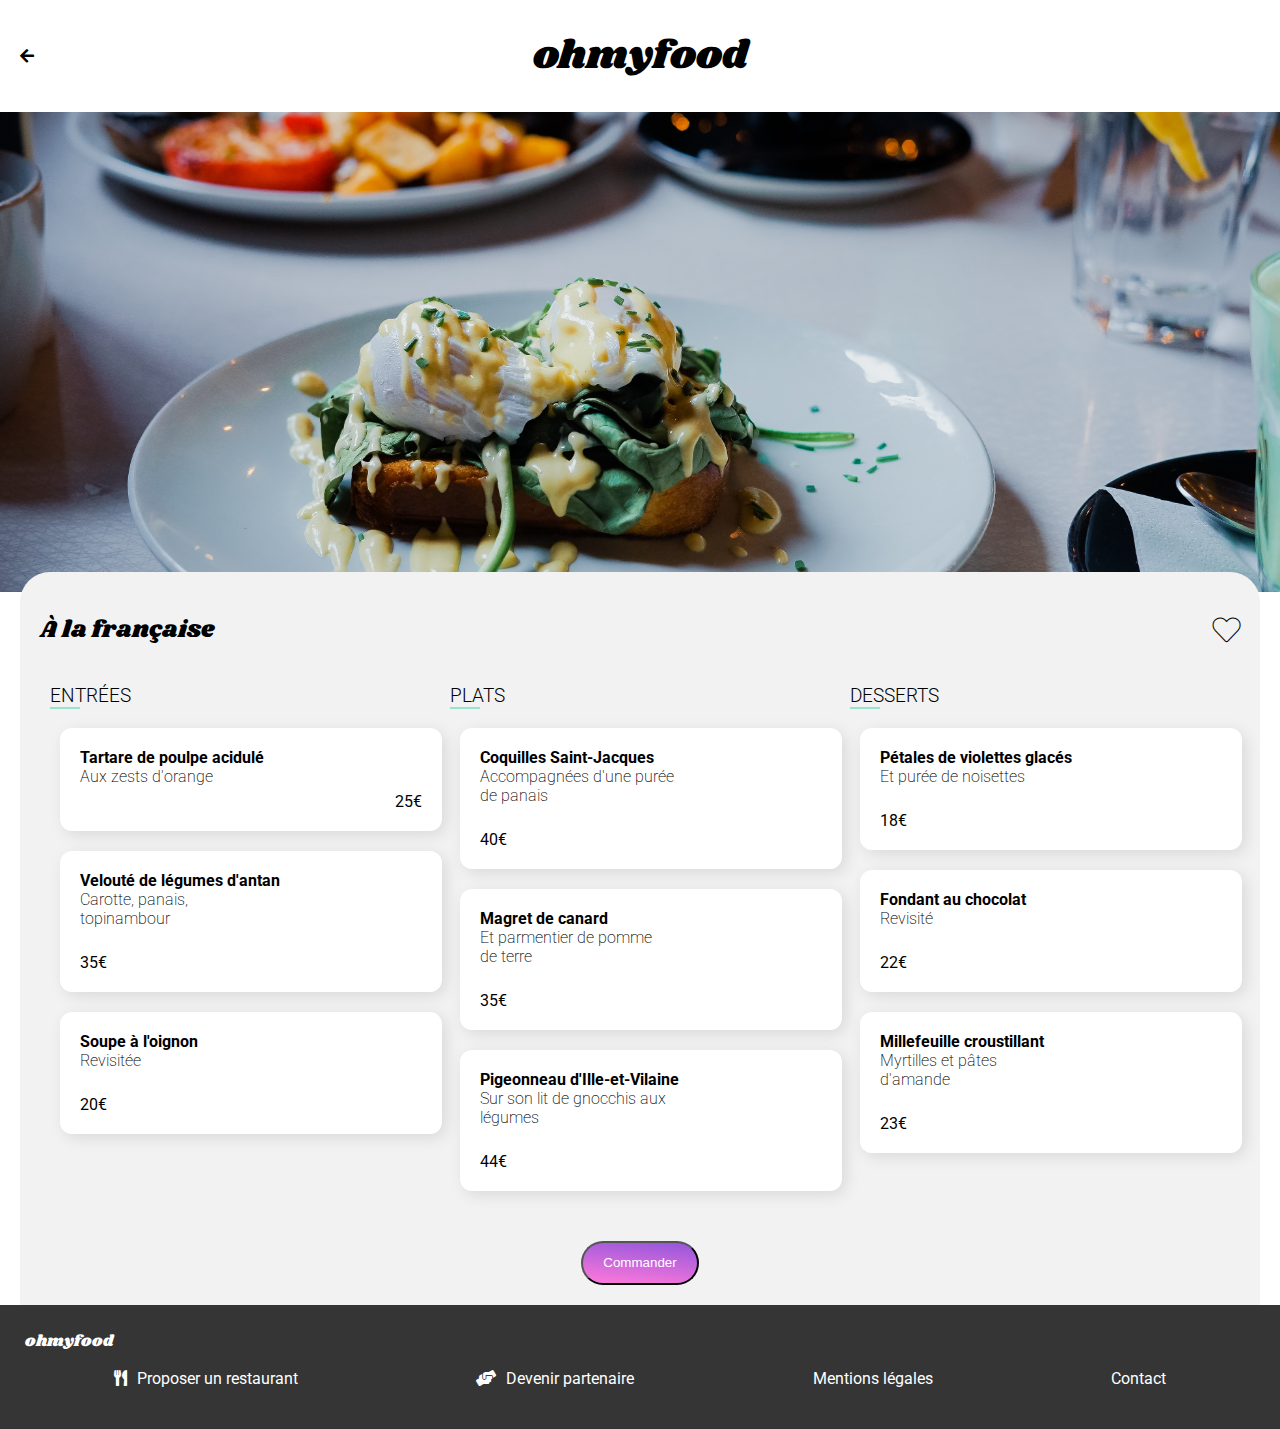
==== A_la_francaise.html @ 624e413b "correction v16" ====
<!DOCTYPE html>
<html lang="en">
<head>
    <meta charset="UTF-8">
    <meta http-equiv="X-UA-Compatible" content="IE=edge">
    <meta name="viewport" content="width=device-width, initial-scale=1.0"/>
    <link rel='stylesheet' href="css/style.css">
    <link rel="stylesheet" href="fontawesome-free-5.15.3-web/css/all.css">
    <link rel='shortcut icon' href="images/logo/ohmyfood.png">
    <title>À la française</title>
</head>
<body>
    <header>
        
        <a href="index.html">
            <h1 class="header__logo">ohmyfood</h1> 
            <i class="fas fa-arrow-left header__arrow"></i>
        </a>
        <img src="images/restaurants/toa-heftiba-DQKerTsQwi0-unsplash copie.jpg" class="menu__img" alt="plat du restaurant"/>
       
    </header>

    
    <main class="menu__container">
       
        
        <div class ="menu__header">
         <h2>À la française</h2>
         <i class="fas fa-heart"></i> </div>
        </div>
        
        <section class="menu">
            <div class="menu__order">
                <h3>Entrées</h3>
                <div class="choice">
                    <div class="menu__details">
                        <h4 class="menu__title">Tartare de poulpe acidulé</h4>
                        <div class="infos">
                            <p class="menu__description">Aux zests d'orange</p>
                            <span class="menu__price">
                                25€
                            </span>
                        </div> 
                        <!----<div class="menu__check">
                            <i class="menuItem__icon fas fa-check"></i>
                        </div>---->
                    </div>
                    <div class="menu__details">
                        <div class="text">
                            <h4 class="menu__title">Velouté de légumes d'antan</h4>
                            <p class="menu__description">Carotte, panais, topinambour</p>
                        </div>
                        <div class="infos">
                            <div class="menu__price">
                                35€
                            </div>
                            <div class="menu__check">
                                <i class="menuItem__icon fas fa-check"></i>
                            </div>
                        </div>
                    </div>
                    <div class="menu__details">
                        <div class="text">
                            <h4 class="menu__title">Soupe à l'oignon</h4>
                            <p class="menu__description">Revisitée</p>
                        </div>
                        <div class="infos">
                            <div class="menu__price">
                                20€
                            </div>
                            <div class="menu__check">
                                <i class="menuItem__icon fas fa-check"></i>
                            </div>
                        </div>
                    </div>

                </div>
            </div>
            <div class="menu__order">
                <h3>Plats</h3>
                <div class="choice">
                    <div class="menu__details">
                        <div class="text">
                            <h4 class="menu__title">Coquilles Saint-Jacques</h4>
                            <p class="menu__description">Accompagnées d'une purée de panais</p>
                        </div>
                        <div class="infos">
                            <div class="menu__price">
                                40€
                            </div>
                            <div class="menu__check">
                                <i class="menuItem__icon fas fa-check"></i>
                            </div>
                        </div>
                    </div>
                    <div class="menu__details">
                        <div class="text">
                            <h4 class="menu__title">Magret de canard</h4>
                            <p class="menu__description">Et parmentier de pomme de terre</p>
                        </div>
                        <div class="infos">
                            <div class="menu__price">
                                35€
                            </div>
                            <div class="menu__check">
                                <i class="menuItem__icon fas fa-check"></i>
                            </div>
                        </div>
                    </div>
                    <div class="menu__details">
                        <div class="text">
                            <h4 class="menu__title">Pigeonneau d'Ille-et-Vilaine</h4>
                            <p class="menu__description">Sur son lit de gnocchis aux légumes</p>
                        </div>
                        <div class="infos">
                            <div class="menu__price">
                                44€
                            </div>
                            <div class="menu__check">
                                <i class="menuItem__icon fas fa-check"></i>
                            </div>
                        </div>
                    </div>

                </div>
                
            </div>
            <div class="menu__order">
                <h3>Desserts</h3>
                <div class="choice">
                    <div class="menu__details">
                        <div class="text">
                            <h4 class="menu__title">Pétales de violettes glacés</h4>
                            <p class="menu__description">Et purée de noisettes</p>
                        </div>
                        <div class="infos">
                            <div class="menu__price">
                                18€
                            </div>
                            <div class="menu__check">
                                <i class="menuItem__icon fas fa-check"></i>
                            </div>
                        </div>
                    </div>
                    <div class="menu__details">
                        <div class="text">
                            <h4 class="menu__title">Fondant au chocolat</h4>
                            <p class="menu__description">Revisité</p>
                        </div>
                        <div class="infos">
                            <div class="menu__price">
                                22€
                            </div>
                            <div class="menu__check">
                                <i class="menuItem__icon fas fa-check"></i>
                            </div>
                        </div>
                    </div>
                    <div class="menu__details">
                        <div class="text">
                            <h4 class="menu__title">Millefeuille croustillant</h4>
                            <p class="menu__description">Myrtilles et pâtes d'amande</p>
                        </div>
                        <div class="infos">
                            <div class="menu__price">
                                23€
                            </div>
                            <div class="menu__check">
                                <i class="menuItem__icon fas fa-check"></i>
                            </div>
                        </div>
                    </div>

                </div>
        </section>
        <div class="btn">
            <button>Commander</button>
        </div>
    </main> 
    <footer>
        
        <a href="#"><span class="footer__logo">ohmyfood</span></a>
        <ul class="footer__list">
            <li class="footer__listElt">
                <a href="#" class="footer__link"><i class="footer__icon fas fa-utensils"></i>Proposer un restaurant</a>
            </li>
            <li class="footer__listElt">
                <a href="#" class="footer__link"><i class="footer__icon fas fa-hands-helping"></i>Devenir partenaire</a>
            </li>
            <li class="footer__listElt">
                <a href="#" class="footer__link">Mentions légales</a>
            </li>
            <li class="footer__listElt">
                <a href="#" class="footer__link">Contact</a> 
            </li>
        </ul>
        
    </footer>
</body>

</html>
---- css/style.css ----
/*loader home*/
@import url("https://fonts.googleapis.com/css2?family=Roboto:wght@100&family=Shrikhand&display=swap");
@import url("https://fonts.googleapis.com/css2?family=Roboto:wght@500;900&display=swap");
.loader__logo {
  font-family: "shrikhand";
  font-size: 40px;
  color: #ce56dc;
  animation: jump 2s;
}

.loader {
  position: fixed;
  height: 100%;
  width: 100%;
  left: 0;
  top: 0;
  background-color: rgba(255, 255, 255, 0.9);
  animation: loader 0.04s;
  animation-delay: 1.75s;
  animation-fill-mode: both;
  z-index: 1;
  display: flex;
  align-items: center;
  justify-content: center;
}
.loader__points {
  height: 1rem;
  width: 1rem;
  border-radius: 1rem;
  animation: jump 2s;
}
.loader__pointsContainer {
  margin-left: 40px;
  display: flex;
  width: 5rem;
  justify-content: space-between;
}
.loader__points--1 {
  background-color: #9356DC;
}
.loader__points--2 {
  background-color: #FF79DA;
  animation-delay: 0.5s;
}
.loader__points--3 {
  background-color: #99E2D0;
  animation-delay: 1s;
}

@keyframes loader {
  100% {
    opacity: 0;
    z-index: -10;
  }
}
@keyframes jump {
  0% {
    transform: translateY(0);
  }
  25% {
    transform: translateY(0.5rem);
  }
  75% {
    transform: translateY(-0.5rem);
  }
  100% {
    transform: translateY(0);
  }
}
/*animations menu*/
@keyframes slideDown {
  0% {
    transform: translateY(200px);
    opacity: 0;
  }
  100% {
    transform: translateY(0px);
    opacity: 1;
  }
}
.infos:hover {
  animation: checkbox-contain ease 0.5s;
  animation-fill-mode: forwards;
  animation-iteration-count: 1;
  min-width: 50px;
}

@keyframes checkbox-contain {
  0% {
    transform: translate(40px, 0);
  }
  100% {
    transform: translate(-20px, 0);
  }
}
.menu__details {
  animation: fade-in-meal-card 4s;
}

@keyframes fade-in-meal-card {
  0% {
    opacity: 0;
    margin-top: 15px;
  }
  100% {
    opacity: 1;
    margin-top: 0;
  }
}
h4, p {
  margin: 0px;
  font-weight: 200;
}

body {
  font-family: "roboto", "cursive";
  margin: 0px;
}

main {
  background-color: #F2F2F2;
  margin-top: 10px;
}

h1, h2 {
  font-family: "roboto";
  font-weight: 500;
}

.top__title {
  font-family: "shrikhand";
}

a {
  text-decoration: none;
  font-family: "roboto", "bold";
  color: black;
}

.menu__container h4 {
  font-weight: 700;
}

.exploration {
  display: flex;
  flex-direction: column;
  align-items: center;
  padding: 40px;
  text-align: center;
  background-color: #f6f6f6;
}

.howto {
  background-color: #FFFF;
  display: flex;
  flex-direction: column;
}
.howto__title {
  padding: 10px;
}
.howto__icon {
  font-size: 20px;
  color: #7a7979;
  margin: 20px;
}
.howto p {
  font-size: 18px;
}
.howto__steps {
  display: flex;
  flex-direction: column;
  padding: 20px;
  text-align: center;
  margin: 0px;
}
.howto li {
  background-color: #f6f6f6;
  padding: 0px;
  border-radius: 20px;
  padding-right: 35px;
  margin-bottom: 20px;
  font-weight: 400;
  text-align: center;
  display: flex;
  align-items: center;
}
.howto li i {
  width: 10%;
}
.howto ol {
  counter-reset: numberlist;
}
.howto ol li {
  margin: 4px;
  counter-increment: numberlist;
  position: relative;
  list-style: none;
}
.howto ol li::before {
  content: counter(numberlist);
  background: #9356dc;
  height: 1.5rem;
  width: 1.5rem;
  border-radius: 100px;
  display: flex;
  justify-content: center;
  align-items: center;
  color: #fff;
  position: absolute;
  top: 18px;
  left: -10px;
}

.restaurants {
  background-color: #f2f2f2;
  padding-bottom: 10px;
}
.restaurants__title {
  padding: 10px;
}

.card {
  background-color: #fff;
  border-radius: 15px;
  margin: 20px;
  width: auto;
}
.card__img {
  height: 205px;
  width: 100%;
  object-fit: cover;
  border-top-left-radius: 15px;
  border-top-right-radius: 15px;
}
.card__footer {
  display: flex;
  align-items: center;
}
.card__footer i {
  color: transparent;
  cursor: pointer;
  font-size: 27px;
  -webkit-text-stroke: 1px black;
}
.card__footer i:hover {
  background-image: linear-gradient(6deg, #ff79da 0%, #9356dc 100%);
  cursor: pointer;
  font-size: 27px;
  -webkit-text-stroke: 1px black;
}
.card__details {
  width: 90%;
}
.card__details h3, .card p {
  margin: 10px;
}
.card__inscription {
  position: absolute;
  background-color: #99e2d0;
  color: #1b6150;
  padding: 9px;
  border-radius: 5px;
  bottom: -270px;
  left: 255px;
}
.card__inscription_2 {
  position: absolute;
  background-color: #99e2d0;
  color: #1b6150;
  padding: 9px;
  border-radius: 5px;
  bottom: -570px;
  left: 255px;
}

@media screen and (min-width: 1000px) {
  .howto__steps {
    flex-direction: initial;
    justify-content: space-around;
    margin: auto;
    width: 90%;
  }

  .restaurants {
    display: flex;
    width: 100%;
    justify-content: space-around;
  }

  .card {
    width: 30%;
    height: 300px;
  }
  .card__inscription {
    position: absolute;
    background-color: #99e2d0;
    color: #1b6150;
    padding: 9px;
    border-radius: 5px;
    bottom: 70px;
    left: 255px;
  }
  .card__inscription_2 {
    position: absolute;
    background-color: #99e2d0;
    color: #1b6150;
    padding: 9px;
    border-radius: 5px;
    bottom: -170px;
    left: 600px;
  }
}
header {
  display: flex;
  flex-direction: column;
  align-items: center;
}

.header__logo {
  font-family: "Shrikhand", "cursive";
  font-size: 40px;
  color: black;
}

.header__search {
  padding: 20px;
  background-color: #f3f3f3;
  display: flex;
  justify-content: center;
  color: #3a3a3a;
  -webkit-box-shadow: inset 0px 2px 5px 0px rgba(0, 0, 0, 0.33);
  -moz-box-shadow: inset 0px 2px 5px 0px rgba(0, 0, 0, 0.33);
  box-shadow: inset 0px 2px 5px 0px rgba(0, 0, 0, 0.33);
}

.header__imputsearch {
  background-color: transparent;
  color: #3a3a3a;
  border: none;
  font-size: 1em;
  text-align: center;
  margin: -40px;
  font-weight: 900;
}

/*header menu*/
header a {
  display: flex;
  align-items: center;
}

header i {
  position: absolute;
  left: 20px;
}

footer {
  display: flex;
  flex-direction: column;
  padding: 25px;
  background-color: #353535;
}
footer .footer__logo {
  font-family: "Shrikhand", "cursive";
  color: #FFFF;
  height: 50px;
  width: 200px;
}
footer ul {
  list-style-type: none;
  padding: 0;
}
footer i {
  margin-right: 10px;
}
footer a {
  color: #FFF;
}

@media screen and (min-width: 1000px) {
  footer ul {
    display: flex;
    justify-content: space-around;
  }
}
/*menu*/
.arrow {
  display: flex;
  align-items: center;
  margin-top: -40PX;
  position: absolute;
  left: 10px;
}

.menu__img {
  max-width: 100%;
  max-height: 30rem;
  width: 100%;
  object-fit: cover;
  animation: slideDown 2s;
}
.menu__container {
  margin-top: -20px;
  padding: 10px;
  position: relative;
  z-index: 2;
  border-top-left-radius: 30px;
  border-top-right-radius: 30px;
}
.menu__container h2 {
  font-family: "shrikhand";
}
.menu h3 {
  font-weight: 300;
  text-transform: uppercase;
  border-bottom: solid 2px #99E2D0;
  width: 30px;
  animation: slideDown 1.5s;
}
.menu__header {
  display: flex;
  align-items: center;
  width: 100%;
  justify-content: space-between;
}
.menu__header i {
  color: transparent;
  cursor: pointer;
  font-size: 27px;
  -webkit-text-stroke: 1px black;
}
.menu__header i:hover {
  background-image: linear-gradient(6deg, #ff79da 0%, #9356dc 100%);
  cursor: pointer;
  font-size: 27px;
  -webkit-text-stroke: 1px black;
}
.menu__details {
  flex-wrap: wrap;
  display: flex;
  align-items: center;
  justify-content: space-between;
  width: 90%;
  padding: 20px;
  margin-bottom: 20px;
  background-color: #FFF;
  border-radius: 0.75rem;
  box-shadow: 0.25rem 0.25rem 1rem rgba(0, 0, 0, 0.1);
  overflow: hidden;
  cursor: pointer;
  animation: slideDown 1.5s;
}
.menu__details h4 {
  width: 100%;
}
.menu__details .menu__description {
  width: 80%;
}
.menu__check {
  background-color: #99E2D0;
  color: #FFFF;
  padding: 10px;
  border-radius: 10px;
  margin-right: -57px;
  margin-left: 10px;
}
.infos {
  display: flex;
  width: 100%;
  justify-content: space-between;
}

@media screen and (min-width: 1000px) {
  .menu {
    display: flex;
    flex-direction: initial;
    justify-content: center;
    padding-left: 10px;
    margin-bottom: 20px;
    background-color: #f2f2f2;
    border-radius: 10px;
    width: 100%;
  }
  .menu__container {
    margin-top: -20px;
    margin-right: 20px;
    margin-left: 20px;
    padding: 20px;
    position: relative;
    z-index: 2;
    border-top-left-radius: 30px;
    border-top-right-radius: 30px;
  }
  .menu__order {
    width: 100%;
  }
  .menu__header {
    display: flex;
    align-items: center;
    width: 100%;
    justify-content: space-between;
  }
  .menu__header i {
    color: transparent;
    cursor: pointer;
    font-size: 27px;
    -webkit-text-stroke: 1px black;
  }
  .menu__check {
    background-color: #99E2D0;
    color: #FFFF;
    padding: 10px;
    border-radius: 10px;
    margin-right: -57px;
    margin-left: 10px;
  }
  .menu__price {
    margin-top: 25px;
  }

  .choice {
    margin: 10px;
  }
}
button {
  margin-top: 10px;
  border-radius: 30px;
  height: 7px;
  background-image: linear-gradient(6deg, #ff79da 0%, #9356dc 100%);
  cursor: pointer;
  display: flex;
  align-items: center;
  padding: 20px;
  color: #FFFF;
  transform: scale(1);
  transition: transform 300ms;
}
button:hover {
  -webkit-box-shadow: 10px 10px 16px 0px rgba(0, 0, 0, 0.75);
  -moz-box-shadow: 10px 10px 16px 0px rgba(0, 0, 0, 0.75);
  box-shadow: 10px 10px 16px 0px rgba(0, 0, 0, 0.75);
}

.btn {
  display: flex;
  justify-content: center;
}

/*# sourceMappingURL=style.css.map */
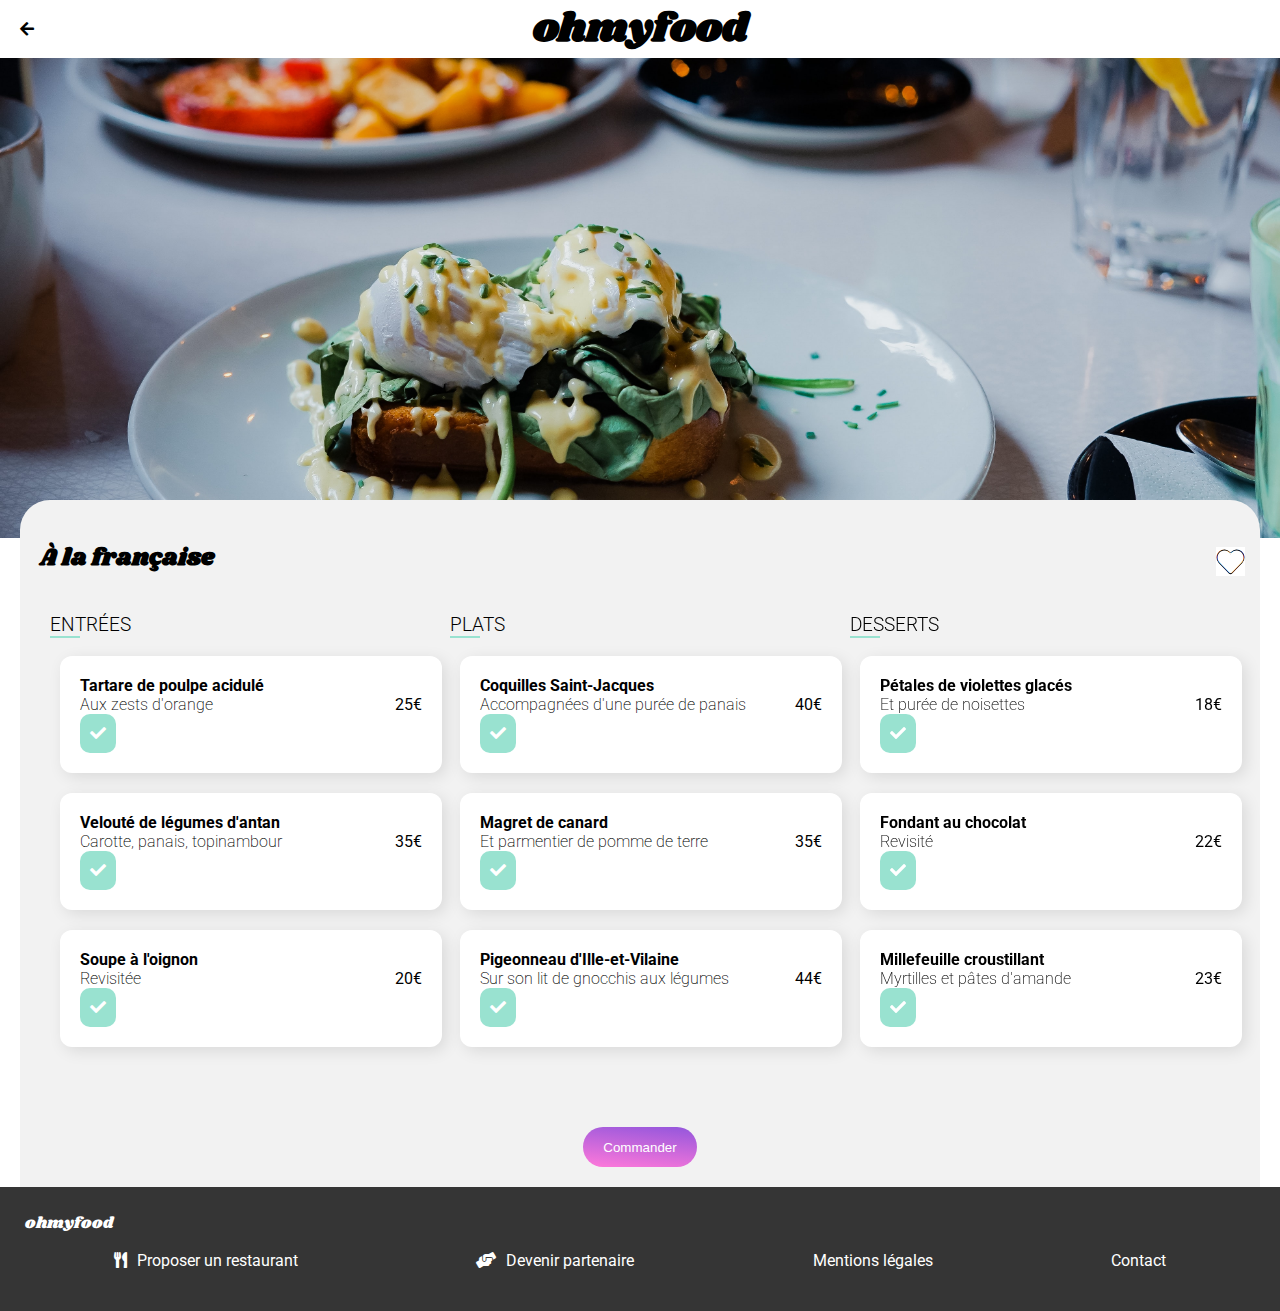
==== commit 28d65747: "corrections V17" ====
--- a/A_la_francaise.html
+++ b/A_la_francaise.html
@@ -16,17 +16,18 @@
             <h1 class="header__logo">ohmyfood</h1> 
             <i class="fas fa-arrow-left header__arrow"></i>
         </a>
-        <img src="images/restaurants/toa-heftiba-DQKerTsQwi0-unsplash copie.jpg" class="menu__img" alt="plat du restaurant"/>
+        <img src="images/restaurants/toa-heftiba-DQKerTsQwi0-unsplash_copie.jpg" class="menu__img" alt="plat du restaurant"/>
        
     </header>
 
     
     <main class="menu__container">
-       
-        
         <div class ="menu__header">
-         <h2>À la française</h2>
-         <i class="fas fa-heart"></i> </div>
+            <h2>À la française</h2>
+            <div class="favorite-btn">
+                <i class="far fa-heart"></i>
+                <i class="fas fa-heart on-hover"></i>
+            </div>
         </div>
         
         <section class="menu">
@@ -41,137 +42,119 @@
                                 25€
                             </span>
                         </div> 
-                        <!----<div class="menu__check">
+                        <div class="menu__check">
                             <i class="menuItem__icon fas fa-check"></i>
-                        </div>---->
-                    </div>
-                    <div class="menu__details">
-                        <div class="text">
-                            <h4 class="menu__title">Velouté de légumes d'antan</h4>
-                            <p class="menu__description">Carotte, panais, topinambour</p>
-                        </div>
-                        <div class="infos">
-                            <div class="menu__price">
-                                35€
-                            </div>
-                            <div class="menu__check">
-                                <i class="menuItem__icon fas fa-check"></i>
-                            </div>
                         </div>
                     </div>
                     <div class="menu__details">
-                        <div class="text">
-                            <h4 class="menu__title">Soupe à l'oignon</h4>
-                            <p class="menu__description">Revisitée</p>
+                        <h4 class="menu__title">Velouté de légumes d'antan</h4>
+                        <div class="infos">
+                            <p class="menu__description">Carotte, panais, topinambour</p>
+                            <span class="menu__price">
+                                35€
+                            </span>
                         </div>
-                        <div class="infos">
-                            <div class="menu__price">
-                                20€
-                            </div>
-                            <div class="menu__check">
-                                <i class="menuItem__icon fas fa-check"></i>
-                            </div>
+                        <div class="menu__check">
+                            <i class="menuItem__icon fas fa-check"></i>
                         </div>
                     </div>
-
+                    <div class="menu__details">
+                        <h4 class="menu__title">Soupe à l'oignon</h4>
+                        <div class="infos">
+                            <p class="menu__description">Revisitée</p>
+                            <span class="menu__price">
+                                20€
+                            </span>
+                        </div>
+                        <div class="menu__check">
+                            <i class="menuItem__icon fas fa-check"></i>
+                        </div>
+                    </div>
                 </div>
             </div>
+            
             <div class="menu__order">
                 <h3>Plats</h3>
                 <div class="choice">
                     <div class="menu__details">
-                        <div class="text">
-                            <h4 class="menu__title">Coquilles Saint-Jacques</h4>
+                        <h4 class="menu__title">Coquilles Saint-Jacques</h4>
+                        <div class="infos">
                             <p class="menu__description">Accompagnées d'une purée de panais</p>
+                            <span class="menu__price">
+                                40€
+                            </span>
                         </div>
-                        <div class="infos">
-                            <div class="menu__price">
-                                40€
-                            </div>
-                            <div class="menu__check">
-                                <i class="menuItem__icon fas fa-check"></i>
-                            </div>
+                        <div class="menu__check">
+                            <i class="menuItem__icon fas fa-check"></i>
                         </div>
                     </div>
                     <div class="menu__details">
-                        <div class="text">
-                            <h4 class="menu__title">Magret de canard</h4>
+                        <h4 class="menu__title">Magret de canard</h4>
+                        <div class="infos">
                             <p class="menu__description">Et parmentier de pomme de terre</p>
+                            <span class="menu__price">
+                                35€
+                            </span>
                         </div>
+                        <div class="menu__check">
+                            <i class="menuItem__icon fas fa-check"></i>
+                        </div>
+                        </div>
+                    <div class="menu__details">
+                        <h4 class="menu__title">Pigeonneau d'Ille-et-Vilaine</h4>
                         <div class="infos">
-                            <div class="menu__price">
-                                35€
-                            </div>
-                            <div class="menu__check">
-                                <i class="menuItem__icon fas fa-check"></i>
-                            </div>
+                            <p class="menu__description">Sur son lit de gnocchis aux légumes</p>
+                            <span class="menu__price">
+                                44€
+                            </span>
+                        </div>
+                        <div class="menu__check">
+                            <i class="menuItem__icon fas fa-check"></i>
                         </div>
                     </div>
-                    <div class="menu__details">
-                        <div class="text">
-                            <h4 class="menu__title">Pigeonneau d'Ille-et-Vilaine</h4>
-                            <p class="menu__description">Sur son lit de gnocchis aux légumes</p>
-                        </div>
-                        <div class="infos">
-                            <div class="menu__price">
-                                44€
-                            </div>
-                            <div class="menu__check">
-                                <i class="menuItem__icon fas fa-check"></i>
-                            </div>
-                        </div>
-                    </div>
-
                 </div>
-                
             </div>
             <div class="menu__order">
                 <h3>Desserts</h3>
                 <div class="choice">
                     <div class="menu__details">
-                        <div class="text">
-                            <h4 class="menu__title">Pétales de violettes glacés</h4>
+                        <h4 class="menu__title">Pétales de violettes glacés</h4>
+                        <div class="infos">
                             <p class="menu__description">Et purée de noisettes</p>
+                            <span class="menu__price">
+                                18€
+                            </span>
                         </div>
-                        <div class="infos">
-                            <div class="menu__price">
-                                18€
-                            </div>
-                            <div class="menu__check">
-                                <i class="menuItem__icon fas fa-check"></i>
-                            </div>
+                        <div class="menu__check">
+                            <i class="menuItem__icon fas fa-check"></i>
                         </div>
                     </div>
                     <div class="menu__details">
-                        <div class="text">
-                            <h4 class="menu__title">Fondant au chocolat</h4>
+                        <h4 class="menu__title">Fondant au chocolat</h4>
+                        <div class="infos">
                             <p class="menu__description">Revisité</p>
+                            <span class="menu__price">
+                                22€
+                            </span>
                         </div>
-                        <div class="infos">
-                            <div class="menu__price">
-                                22€
-                            </div>
-                            <div class="menu__check">
-                                <i class="menuItem__icon fas fa-check"></i>
-                            </div>
+                        <div class="menu__check">
+                            <i class="menuItem__icon fas fa-check"></i>
                         </div>
                     </div>
                     <div class="menu__details">
-                        <div class="text">
-                            <h4 class="menu__title">Millefeuille croustillant</h4>
+                        <h4 class="menu__title">Millefeuille croustillant</h4>
+                        <div class="infos">
                             <p class="menu__description">Myrtilles et pâtes d'amande</p>
+                            <span class="menu__price">
+                                23€
+                            </span>
                         </div>
-                        <div class="infos">
-                            <div class="menu__price">
-                                23€
-                            </div>
-                            <div class="menu__check">
-                                <i class="menuItem__icon fas fa-check"></i>
-                            </div>
+                        <div class="menu__check">
+                            <i class="menuItem__icon fas fa-check"></i>
                         </div>
                     </div>
-
                 </div>
+            </div>
         </section>
         <div class="btn">
             <button>Commander</button>
--- a/css/style.css
+++ b/css/style.css
@@ -78,11 +78,13 @@
     opacity: 1;
   }
 }
+/*
 .infos:hover {
   animation: checkbox-contain ease 0.5s;
   animation-fill-mode: forwards;
   animation-iteration-count: 1;
   min-width: 50px;
+
 }
 
 @keyframes checkbox-contain {
@@ -90,23 +92,28 @@
     transform: translate(40px, 0);
   }
   100% {
-    transform: translate(-20px, 0);
-  }
-}
-.menu__details {
-  animation: fade-in-meal-card 4s;
+    transform: translate(-40px, 0);
+  }
+}
+
+
+
+menu details animations
+
+.menu__details{
+
+ animation: fade-in-meal-card 4s;
 }
 
 @keyframes fade-in-meal-card {
   0% {
-    opacity: 0;
-    margin-top: 15px;
+    opacity: 0; margin-top: 15px; 
   }
   100% {
-    opacity: 1;
-    margin-top: 0;
-  }
-}
+    opacity: 1; margin-top: 0; 
+  }
+}
+*/
 h4, p {
   margin: 0px;
   font-weight: 200;
@@ -124,7 +131,7 @@
 
 h1, h2 {
   font-family: "roboto";
-  font-weight: 500;
+  font-weight: 700;
 }
 
 .top__title {
@@ -236,18 +243,6 @@
   display: flex;
   align-items: center;
 }
-.card__footer i {
-  color: transparent;
-  cursor: pointer;
-  font-size: 27px;
-  -webkit-text-stroke: 1px black;
-}
-.card__footer i:hover {
-  background-image: linear-gradient(6deg, #ff79da 0%, #9356dc 100%);
-  cursor: pointer;
-  font-size: 27px;
-  -webkit-text-stroke: 1px black;
-}
 .card__details {
   width: 90%;
 }
@@ -260,7 +255,7 @@
   color: #1b6150;
   padding: 9px;
   border-radius: 5px;
-  bottom: -270px;
+  bottom: -230px;
   left: 255px;
 }
 .card__inscription_2 {
@@ -269,8 +264,45 @@
   color: #1b6150;
   padding: 9px;
   border-radius: 5px;
-  bottom: -570px;
+  bottom: -530px;
   left: 255px;
+}
+
+.favorite-btn {
+  position: relative;
+  width: 24px;
+  height: 24px;
+  background-color: #9356DC;
+  background-image: -webkit-gradient(linear, left top, left bottom, from(#FF79DA), to(#9356DC));
+  background-image: linear-gradient(#FF79DA, #9356DC);
+  cursor: pointer;
+  margin-top: 3px;
+}
+
+.favorite-btn i {
+  position: absolute;
+  top: 0;
+  left: 0;
+  padding: 1px;
+  font-size: 22px;
+  -webkit-transition: opacity 0.2s ease-in-out;
+  transition: opacity 0.2s ease-in-out;
+  color: #7E7E7E;
+  background-color: #FFFF;
+}
+
+.favorite-btn:hover i {
+  opacity: 0;
+}
+
+.favorite-btn:hover .on-hover {
+  opacity: 1;
+}
+
+.favorite-btn .on-hover {
+  opacity: 1;
+  background-color: #FFFF;
+  mix-blend-mode: lighten;
 }
 
 @media screen and (min-width: 1000px) {
@@ -297,8 +329,8 @@
     color: #1b6150;
     padding: 9px;
     border-radius: 5px;
-    bottom: 70px;
-    left: 255px;
+    bottom: 80px;
+    left: 250px;
   }
   .card__inscription_2 {
     position: absolute;
@@ -306,7 +338,7 @@
     color: #1b6150;
     padding: 9px;
     border-radius: 5px;
-    bottom: -170px;
+    bottom: 80px;
     left: 600px;
   }
 }
@@ -314,12 +346,14 @@
   display: flex;
   flex-direction: column;
   align-items: center;
+  height: 50px;
 }
 
 .header__logo {
   font-family: "Shrikhand", "cursive";
   font-size: 40px;
   color: black;
+  margin: 0px;
 }
 
 .header__search {
@@ -400,7 +434,7 @@
   animation: slideDown 2s;
 }
 .menu__container {
-  margin-top: -20px;
+  margin-top: 230px;
   padding: 10px;
   position: relative;
   z-index: 2;
@@ -422,18 +456,6 @@
   align-items: center;
   width: 100%;
   justify-content: space-between;
-}
-.menu__header i {
-  color: transparent;
-  cursor: pointer;
-  font-size: 27px;
-  -webkit-text-stroke: 1px black;
-}
-.menu__header i:hover {
-  background-image: linear-gradient(6deg, #ff79da 0%, #9356dc 100%);
-  cursor: pointer;
-  font-size: 27px;
-  -webkit-text-stroke: 1px black;
 }
 .menu__details {
   flex-wrap: wrap;
@@ -449,6 +471,7 @@
   overflow: hidden;
   cursor: pointer;
   animation: slideDown 1.5s;
+  margin-right: 10px;
 }
 .menu__details h4 {
   width: 100%;
@@ -461,9 +484,8 @@
   color: #FFFF;
   padding: 10px;
   border-radius: 10px;
-  margin-right: -57px;
-  margin-left: 10px;
-}
+}
+
 .infos {
   display: flex;
   width: 100%;
@@ -482,7 +504,7 @@
     width: 100%;
   }
   .menu__container {
-    margin-top: -20px;
+    margin-top: 450px;
     margin-right: 20px;
     margin-left: 20px;
     padding: 20px;
@@ -511,11 +533,6 @@
     color: #FFFF;
     padding: 10px;
     border-radius: 10px;
-    margin-right: -57px;
-    margin-left: 10px;
-  }
-  .menu__price {
-    margin-top: 25px;
   }
 
   .choice {
@@ -523,7 +540,7 @@
   }
 }
 button {
-  margin-top: 10px;
+  margin-top: 40px;
   border-radius: 30px;
   height: 7px;
   background-image: linear-gradient(6deg, #ff79da 0%, #9356dc 100%);
@@ -534,6 +551,7 @@
   color: #FFFF;
   transform: scale(1);
   transition: transform 300ms;
+  border: none;
 }
 button:hover {
   -webkit-box-shadow: 10px 10px 16px 0px rgba(0, 0, 0, 0.75);
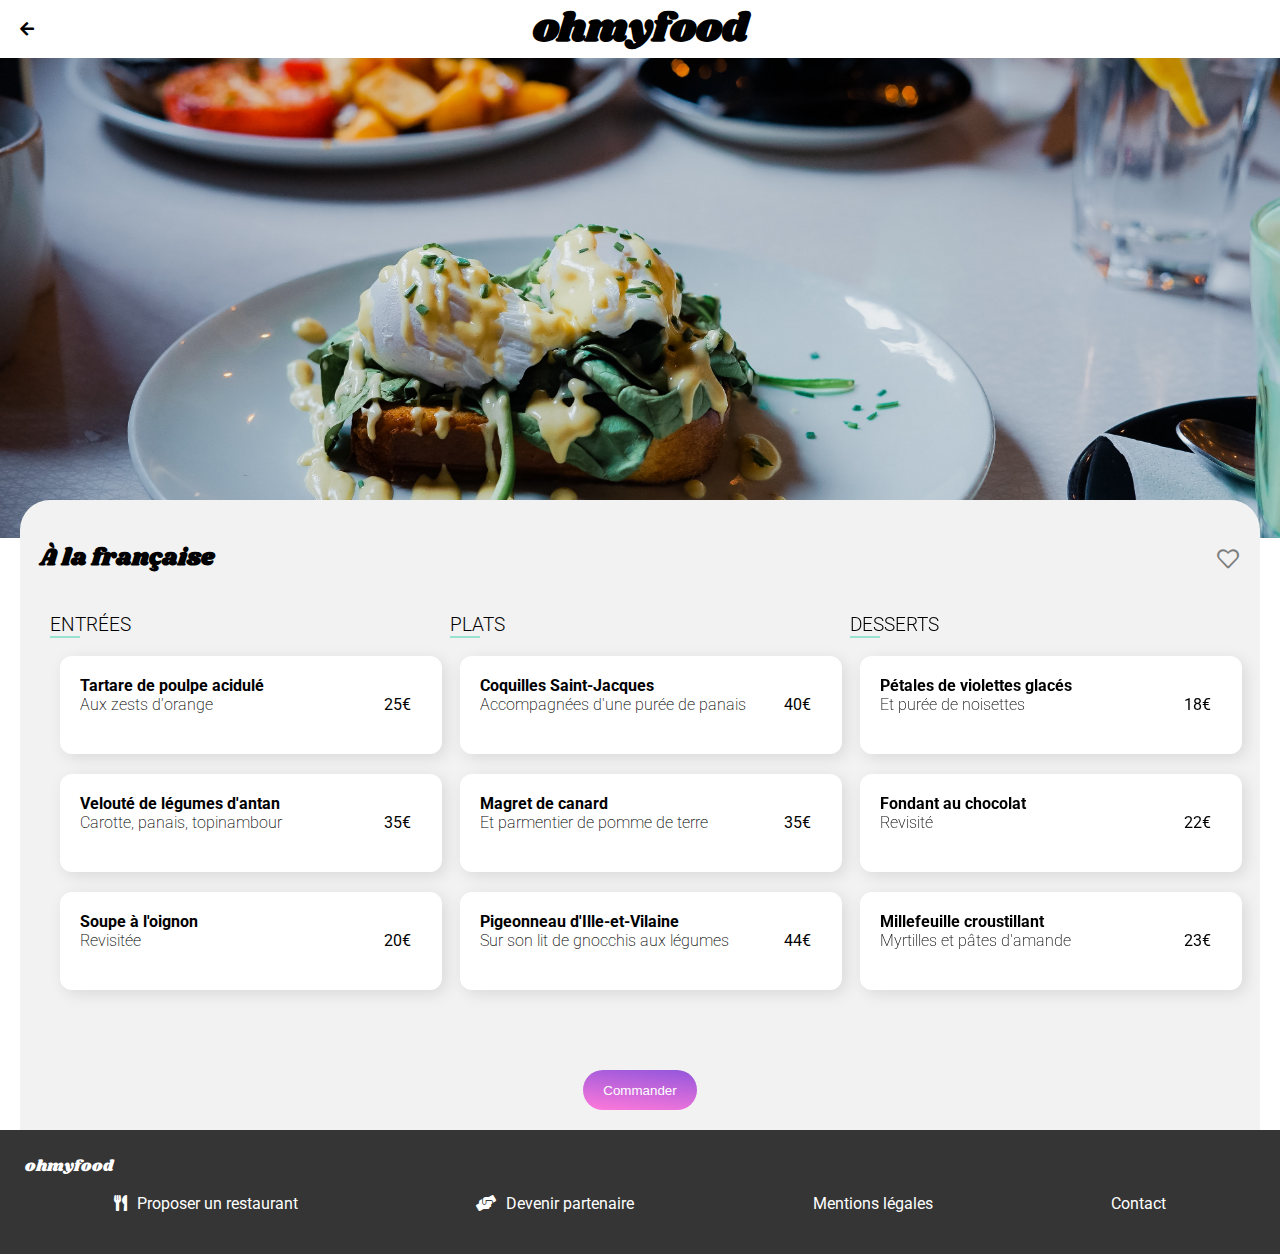
==== commit fe61dd1e: "corrections V18" ====
--- a/A_la_francaise.html
+++ b/A_la_francaise.html
@@ -41,10 +41,11 @@
                             <span class="menu__price">
                                 25€
                             </span>
+                            <div class="menu__check">
+                                <i class="menuItem__icon fas fa-check"></i>
+                            </div>
                         </div> 
-                        <div class="menu__check">
-                            <i class="menuItem__icon fas fa-check"></i>
-                        </div>
+                        
                     </div>
                     <div class="menu__details">
                         <h4 class="menu__title">Velouté de légumes d'antan</h4>
@@ -53,10 +54,11 @@
                             <span class="menu__price">
                                 35€
                             </span>
+                            <div class="menu__check">
+                                <i class="menuItem__icon fas fa-check"></i>
+                            </div>
                         </div>
-                        <div class="menu__check">
-                            <i class="menuItem__icon fas fa-check"></i>
-                        </div>
+                        
                     </div>
                     <div class="menu__details">
                         <h4 class="menu__title">Soupe à l'oignon</h4>
@@ -65,10 +67,11 @@
                             <span class="menu__price">
                                 20€
                             </span>
+                            <div class="menu__check">
+                                <i class="menuItem__icon fas fa-check"></i>
+                            </div>
                         </div>
-                        <div class="menu__check">
-                            <i class="menuItem__icon fas fa-check"></i>
-                        </div>
+                        
                     </div>
                 </div>
             </div>
@@ -83,10 +86,11 @@
                             <span class="menu__price">
                                 40€
                             </span>
+                            <div class="menu__check">
+                                <i class="menuItem__icon fas fa-check"></i>
+                            </div>
                         </div>
-                        <div class="menu__check">
-                            <i class="menuItem__icon fas fa-check"></i>
-                        </div>
+                        
                     </div>
                     <div class="menu__details">
                         <h4 class="menu__title">Magret de canard</h4>
@@ -95,10 +99,11 @@
                             <span class="menu__price">
                                 35€
                             </span>
+                            <div class="menu__check">
+                                <i class="menuItem__icon fas fa-check"></i>
+                            </div>
                         </div>
-                        <div class="menu__check">
-                            <i class="menuItem__icon fas fa-check"></i>
-                        </div>
+                        
                         </div>
                     <div class="menu__details">
                         <h4 class="menu__title">Pigeonneau d'Ille-et-Vilaine</h4>
@@ -107,10 +112,11 @@
                             <span class="menu__price">
                                 44€
                             </span>
+                            <div class="menu__check">
+                                <i class="menuItem__icon fas fa-check"></i>
+                            </div>
                         </div>
-                        <div class="menu__check">
-                            <i class="menuItem__icon fas fa-check"></i>
-                        </div>
+                        
                     </div>
                 </div>
             </div>
@@ -124,10 +130,11 @@
                             <span class="menu__price">
                                 18€
                             </span>
+                            <div class="menu__check">
+                                <i class="menuItem__icon fas fa-check"></i>
+                            </div>
                         </div>
-                        <div class="menu__check">
-                            <i class="menuItem__icon fas fa-check"></i>
-                        </div>
+                        
                     </div>
                     <div class="menu__details">
                         <h4 class="menu__title">Fondant au chocolat</h4>
@@ -136,10 +143,11 @@
                             <span class="menu__price">
                                 22€
                             </span>
+                            <div class="menu__check">
+                                <i class="menuItem__icon fas fa-check"></i>
+                            </div>
                         </div>
-                        <div class="menu__check">
-                            <i class="menuItem__icon fas fa-check"></i>
-                        </div>
+                        
                     </div>
                     <div class="menu__details">
                         <h4 class="menu__title">Millefeuille croustillant</h4>
@@ -148,10 +156,11 @@
                             <span class="menu__price">
                                 23€
                             </span>
+                            <div class="menu__check">
+                                <i class="menuItem__icon fas fa-check"></i>
+                            </div>
                         </div>
-                        <div class="menu__check">
-                            <i class="menuItem__icon fas fa-check"></i>
-                        </div>
+                        
                     </div>
                 </div>
             </div>
--- a/css/style.css
+++ b/css/style.css
@@ -78,13 +78,11 @@
     opacity: 1;
   }
 }
-/*
 .infos:hover {
   animation: checkbox-contain ease 0.5s;
   animation-fill-mode: forwards;
   animation-iteration-count: 1;
   min-width: 50px;
-
 }
 
 @keyframes checkbox-contain {
@@ -95,25 +93,16 @@
     transform: translate(-40px, 0);
   }
 }
-
-
-
-menu details animations
-
-.menu__details{
-
- animation: fade-in-meal-card 4s;
-}
-
 @keyframes fade-in-meal-card {
   0% {
-    opacity: 0; margin-top: 15px; 
+    opacity: 0;
+    margin-top: 15px;
   }
   100% {
-    opacity: 1; margin-top: 0; 
-  }
-}
-*/
+    opacity: 1;
+    margin-top: 0;
+  }
+}
 h4, p {
   margin: 0px;
   font-weight: 200;
@@ -266,6 +255,18 @@
   border-radius: 5px;
   bottom: -530px;
   left: 255px;
+}
+.card__details__new {
+  margin-top: 10px;
+  margin-left: 10px;
+  width: 87%;
+}
+.card__details__new p {
+  margin-top: -12px;
+  margin-left: 0px;
+}
+.card__details__new h3 {
+  margin-top: 0px;
 }
 
 .favorite-btn {
@@ -301,7 +302,7 @@
 
 .favorite-btn .on-hover {
   opacity: 1;
-  background-color: #FFFF;
+  background-color: #FFF;
   mix-blend-mode: lighten;
 }
 
@@ -324,22 +325,34 @@
     height: 300px;
   }
   .card__inscription {
-    position: absolute;
+    position: relative;
     background-color: #99e2d0;
     color: #1b6150;
     padding: 9px;
     border-radius: 5px;
-    bottom: 80px;
-    left: 250px;
+    bottom: 170px;
+    left: 215px;
   }
   .card__inscription_2 {
-    position: absolute;
+    position: relative;
     background-color: #99e2d0;
     color: #1b6150;
     padding: 9px;
     border-radius: 5px;
-    bottom: 80px;
-    left: 600px;
+    bottom: 168px;
+    left: 214px;
+  }
+  .card__details__new {
+    margin-top: -27px;
+    margin-left: 10px;
+    width: 87%;
+  }
+  .card__details__new p {
+    margin-top: -12px;
+    margin-left: 0px;
+  }
+  .card__details__new h3 {
+    margin-top: 18px;
   }
 }
 header {
@@ -470,7 +483,7 @@
   box-shadow: 0.25rem 0.25rem 1rem rgba(0, 0, 0, 0.1);
   overflow: hidden;
   cursor: pointer;
-  animation: slideDown 1.5s;
+  animation: fade-in-meal-card 4s;
   margin-right: 10px;
 }
 .menu__details h4 {
@@ -484,6 +497,7 @@
   color: #FFFF;
   padding: 10px;
   border-radius: 10px;
+  margin-right: -56px;
 }
 
 .infos {
@@ -522,12 +536,6 @@
     width: 100%;
     justify-content: space-between;
   }
-  .menu__header i {
-    color: transparent;
-    cursor: pointer;
-    font-size: 27px;
-    -webkit-text-stroke: 1px black;
-  }
   .menu__check {
     background-color: #99E2D0;
     color: #FFFF;
@@ -539,6 +547,43 @@
     margin: 10px;
   }
 }
+.menu__container .favorite-btn {
+  position: relative;
+  width: 24px;
+  height: 24px;
+  background-color: #9356DC;
+  background-image: -webkit-gradient(linear, left top, left bottom, from(#FF79DA), to(#9356DC));
+  background-image: linear-gradient(#FF79DA, #9356DC);
+  cursor: pointer;
+  margin-top: 3px;
+}
+
+.menu__container .favorite-btn i {
+  position: absolute;
+  top: 0;
+  left: 0;
+  padding: 1px;
+  font-size: 22px;
+  -webkit-transition: opacity 0.2s ease-in-out;
+  transition: opacity 0.2s ease-in-out;
+  color: #7E7E7E;
+  background-color: #F2F2F2;
+}
+
+.menu__container .favorite-btn:hover i {
+  opacity: 0;
+}
+
+.menu__container .favorite-btn:hover .on-hover {
+  opacity: 1;
+}
+
+.menu__container .favorite-btn .on-hover {
+  opacity: 1;
+  background-color: #F2F2F2;
+  mix-blend-mode: lighten;
+}
+
 button {
   margin-top: 40px;
   border-radius: 30px;
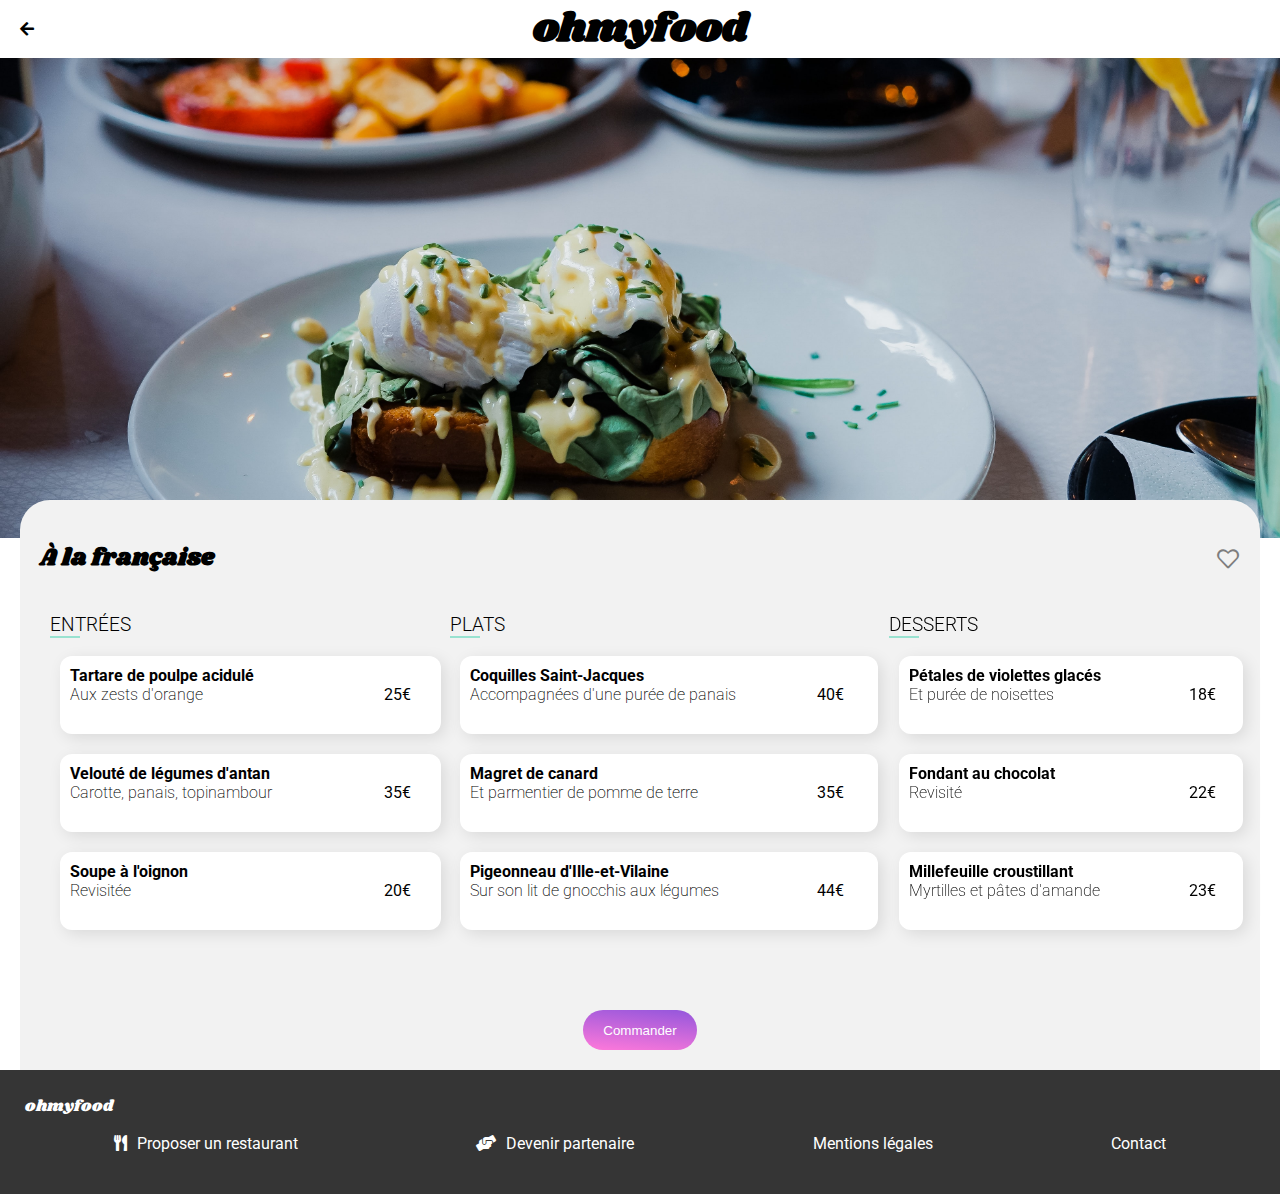
==== commit f10a01e8: "corrections v19" ====
--- a/A_la_francaise.html
+++ b/A_la_francaise.html
@@ -31,7 +31,7 @@
         </div>
         
         <section class="menu">
-            <div class="menu__order">
+            <div class="menu__order__1">
                 <h3>Entrées</h3>
                 <div class="choice">
                     <div class="menu__details">
@@ -76,7 +76,7 @@
                 </div>
             </div>
             
-            <div class="menu__order">
+            <div class="menu__order__2">
                 <h3>Plats</h3>
                 <div class="choice">
                     <div class="menu__details">
@@ -120,7 +120,7 @@
                     </div>
                 </div>
             </div>
-            <div class="menu__order">
+            <div class="menu__order__3">
                 <h3>Desserts</h3>
                 <div class="choice">
                     <div class="menu__details">
--- a/css/style.css
+++ b/css/style.css
@@ -78,11 +78,12 @@
     opacity: 1;
   }
 }
-.infos:hover {
-  animation: checkbox-contain ease 0.5s;
-  animation-fill-mode: forwards;
-  animation-iteration-count: 1;
-  min-width: 50px;
+.menu__details:hover .right {
+  animation: checkbox-contain ease 1s;
+}
+
+.right {
+  display: flex;
 }
 
 @keyframes checkbox-contain {
@@ -90,17 +91,7 @@
     transform: translate(40px, 0);
   }
   100% {
-    transform: translate(-40px, 0);
-  }
-}
-@keyframes fade-in-meal-card {
-  0% {
-    opacity: 0;
-    margin-top: 15px;
-  }
-  100% {
-    opacity: 1;
-    margin-top: 0;
+    transform: translate(-80px, 0);
   }
 }
 h4, p {
@@ -439,6 +430,18 @@
   left: 10px;
 }
 
+.menu__order__1 {
+  animation: slideDown 2s;
+  animation-delay: 0s;
+}
+.menu__order__2 {
+  animation: slideDown 2s;
+  animation-delay: 0.1s;
+}
+.menu__order__3 {
+  animation: slideDown 2s;
+  animation-delay: 0.2s;
+}
 .menu__img {
   max-width: 100%;
   max-height: 30rem;
@@ -462,7 +465,6 @@
   text-transform: uppercase;
   border-bottom: solid 2px #99E2D0;
   width: 30px;
-  animation: slideDown 1.5s;
 }
 .menu__header {
   display: flex;
@@ -475,13 +477,14 @@
   display: flex;
   align-items: center;
   justify-content: space-between;
-  width: 90%;
-  padding: 20px;
+  width: 95%;
+  padding: 10px;
   margin-bottom: 20px;
   background-color: #FFF;
   border-radius: 0.75rem;
   box-shadow: 0.25rem 0.25rem 1rem rgba(0, 0, 0, 0.1);
   overflow: hidden;
+  text-overflow: ellipsis;
   cursor: pointer;
   animation: fade-in-meal-card 4s;
   margin-right: 10px;
@@ -497,7 +500,8 @@
   color: #FFFF;
   padding: 10px;
   border-radius: 10px;
-  margin-right: -56px;
+  margin-right: -50px;
+  margin-left: 10px;
 }
 
 .infos {
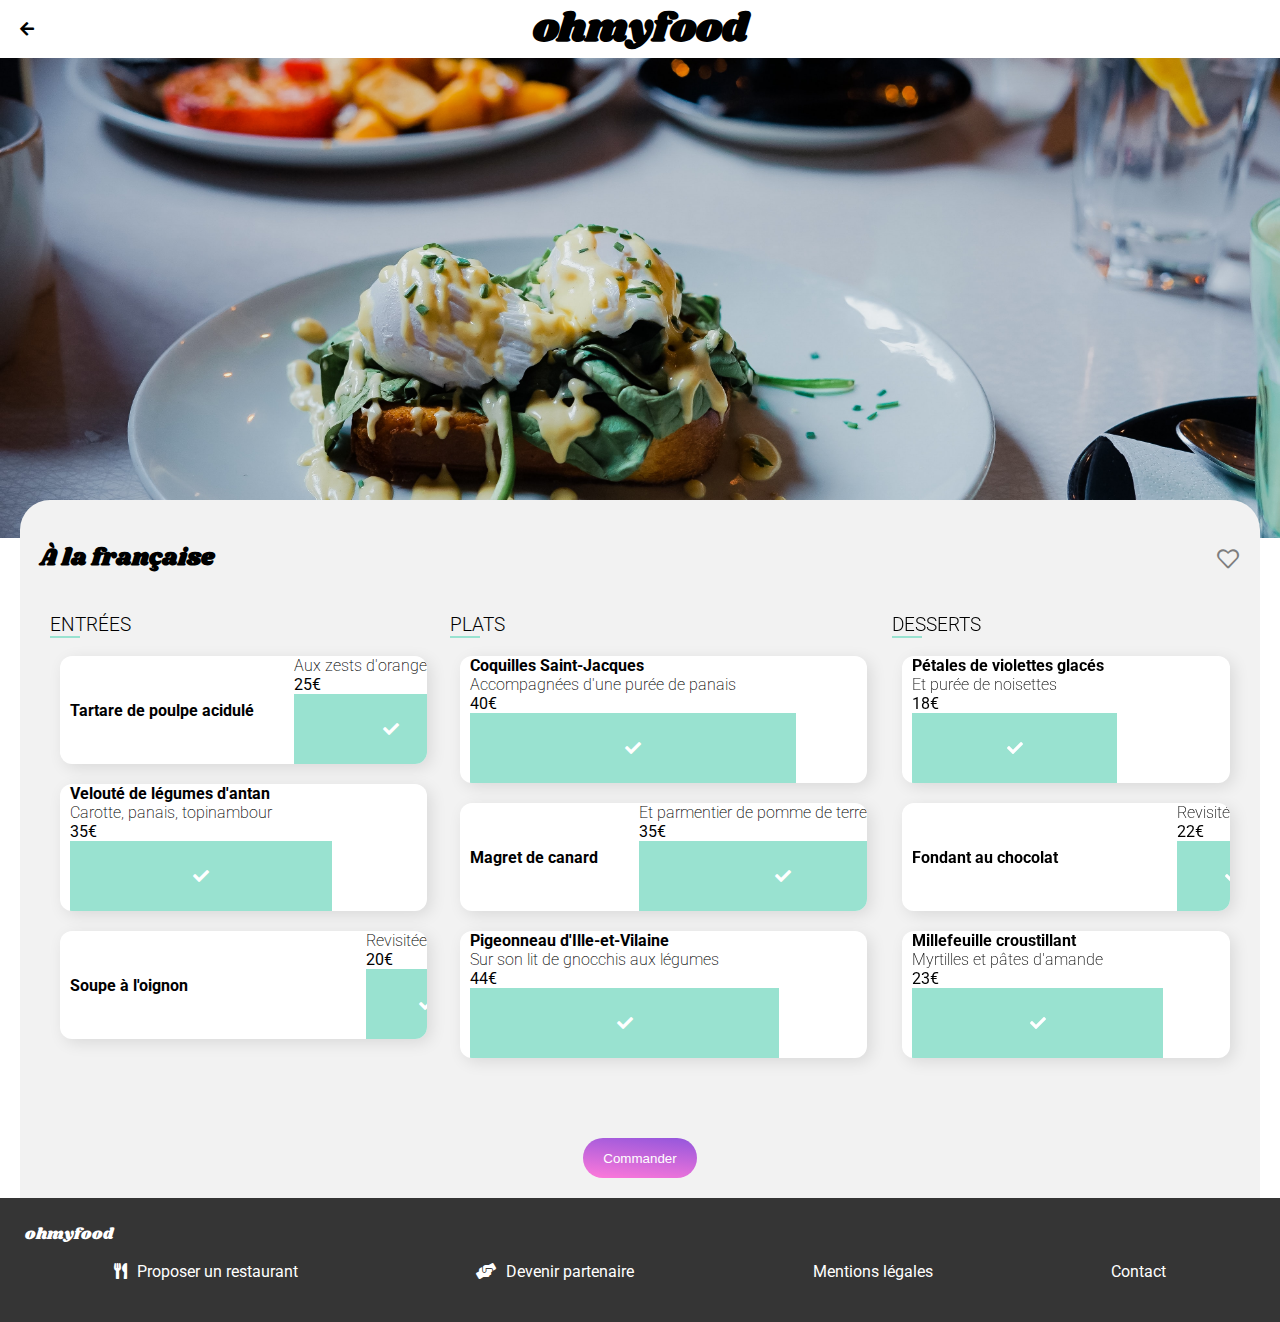
==== commit e47a3692: "corrections V22" ====
--- a/A_la_francaise.html
+++ b/A_la_francaise.html
@@ -1,35 +1,38 @@
 <!DOCTYPE html>
 <html lang="en">
+
 <head>
     <meta charset="UTF-8">
     <meta http-equiv="X-UA-Compatible" content="IE=edge">
-    <meta name="viewport" content="width=device-width, initial-scale=1.0"/>
+    <meta name="viewport" content="width=device-width, initial-scale=1.0" />
     <link rel='stylesheet' href="css/style.css">
     <link rel="stylesheet" href="fontawesome-free-5.15.3-web/css/all.css">
     <link rel='shortcut icon' href="images/logo/ohmyfood.png">
     <title>À la française</title>
 </head>
+
 <body>
     <header>
-        
+
         <a href="index.html">
-            <h1 class="header__logo">ohmyfood</h1> 
+            <h1 class="header__logo">ohmyfood</h1>
             <i class="fas fa-arrow-left header__arrow"></i>
         </a>
-        <img src="images/restaurants/toa-heftiba-DQKerTsQwi0-unsplash_copie.jpg" class="menu__img" alt="plat du restaurant"/>
-       
+        <img src="images/restaurants/toa-heftiba-DQKerTsQwi0-unsplash_copie.jpg" class="menu__img"
+            alt="plat du restaurant" />
+
     </header>
 
-    
+
     <main class="menu__container">
-        <div class ="menu__header">
+        <div class="menu__header">
             <h2>À la française</h2>
             <div class="favorite-btn">
                 <i class="far fa-heart"></i>
                 <i class="fas fa-heart on-hover"></i>
             </div>
         </div>
-        
+
         <section class="menu">
             <div class="menu__order__1">
                 <h3>Entrées</h3>
@@ -44,8 +47,8 @@
                             <div class="menu__check">
                                 <i class="menuItem__icon fas fa-check"></i>
                             </div>
-                        </div> 
-                        
+                        </div>
+
                     </div>
                     <div class="menu__details">
                         <h4 class="menu__title">Velouté de légumes d'antan</h4>
@@ -58,7 +61,7 @@
                                 <i class="menuItem__icon fas fa-check"></i>
                             </div>
                         </div>
-                        
+
                     </div>
                     <div class="menu__details">
                         <h4 class="menu__title">Soupe à l'oignon</h4>
@@ -71,11 +74,11 @@
                                 <i class="menuItem__icon fas fa-check"></i>
                             </div>
                         </div>
-                        
+
                     </div>
                 </div>
             </div>
-            
+
             <div class="menu__order__2">
                 <h3>Plats</h3>
                 <div class="choice">
@@ -90,7 +93,7 @@
                                 <i class="menuItem__icon fas fa-check"></i>
                             </div>
                         </div>
-                        
+
                     </div>
                     <div class="menu__details">
                         <h4 class="menu__title">Magret de canard</h4>
@@ -103,8 +106,8 @@
                                 <i class="menuItem__icon fas fa-check"></i>
                             </div>
                         </div>
-                        
-                        </div>
+
+                    </div>
                     <div class="menu__details">
                         <h4 class="menu__title">Pigeonneau d'Ille-et-Vilaine</h4>
                         <div class="infos">
@@ -116,7 +119,7 @@
                                 <i class="menuItem__icon fas fa-check"></i>
                             </div>
                         </div>
-                        
+
                     </div>
                 </div>
             </div>
@@ -134,7 +137,7 @@
                                 <i class="menuItem__icon fas fa-check"></i>
                             </div>
                         </div>
-                        
+
                     </div>
                     <div class="menu__details">
                         <h4 class="menu__title">Fondant au chocolat</h4>
@@ -147,7 +150,7 @@
                                 <i class="menuItem__icon fas fa-check"></i>
                             </div>
                         </div>
-                        
+
                     </div>
                     <div class="menu__details">
                         <h4 class="menu__title">Millefeuille croustillant</h4>
@@ -160,7 +163,7 @@
                                 <i class="menuItem__icon fas fa-check"></i>
                             </div>
                         </div>
-                        
+
                     </div>
                 </div>
             </div>
@@ -168,9 +171,9 @@
         <div class="btn">
             <button>Commander</button>
         </div>
-    </main> 
+    </main>
     <footer>
-        
+
         <a href="#"><span class="footer__logo">ohmyfood</span></a>
         <ul class="footer__list">
             <li class="footer__listElt">
@@ -183,10 +186,10 @@
                 <a href="#" class="footer__link">Mentions légales</a>
             </li>
             <li class="footer__listElt">
-                <a href="#" class="footer__link">Contact</a> 
+                <a href="#" class="footer__link">Contact</a>
             </li>
         </ul>
-        
+
     </footer>
 </body>
 
--- a/css/style.css
+++ b/css/style.css
@@ -79,11 +79,19 @@
   }
 }
 .menu__details:hover .right {
-  animation: checkbox-contain ease 1s;
+  animation: checkbox-contain ease 0.5s;
+  animation-fill-mode: forwards;
+}
+
+.menu__details:hover .menu__details {
+  overflow: hidden;
+  text-overflow: ellipsis;
 }
 
 .right {
   display: flex;
+  min-height: 40px;
+  align-items: end;
 }
 
 @keyframes checkbox-contain {
@@ -91,7 +99,17 @@
     transform: translate(40px, 0);
   }
   100% {
-    transform: translate(-80px, 0);
+    transform: translate(-60px, 0);
+  }
+}
+@keyframes fade-in-meal-card {
+  0% {
+    opacity: 0;
+    margin-top: 15px;
+  }
+  100% {
+    opacity: 1;
+    margin-top: 0;
   }
 }
 h4, p {
@@ -173,6 +191,12 @@
 }
 .howto li i {
   width: 10%;
+}
+.howto li:hover {
+  background: #e4d5f6;
+}
+.howto li:hover i {
+  color: #9356DC;
 }
 .howto ol {
   counter-reset: numberlist;
@@ -322,7 +346,7 @@
     padding: 9px;
     border-radius: 5px;
     bottom: 170px;
-    left: 215px;
+    left: 70%;
   }
   .card__inscription_2 {
     position: relative;
@@ -331,7 +355,7 @@
     padding: 9px;
     border-radius: 5px;
     bottom: 168px;
-    left: 214px;
+    left: 70%;
   }
   .card__details__new {
     margin-top: -27px;
@@ -367,7 +391,6 @@
   justify-content: center;
   color: #3a3a3a;
   -webkit-box-shadow: inset 0px 2px 5px 0px rgba(0, 0, 0, 0.33);
-  -moz-box-shadow: inset 0px 2px 5px 0px rgba(0, 0, 0, 0.33);
   box-shadow: inset 0px 2px 5px 0px rgba(0, 0, 0, 0.33);
 }
 
@@ -430,18 +453,6 @@
   left: 10px;
 }
 
-.menu__order__1 {
-  animation: slideDown 2s;
-  animation-delay: 0s;
-}
-.menu__order__2 {
-  animation: slideDown 2s;
-  animation-delay: 0.1s;
-}
-.menu__order__3 {
-  animation: slideDown 2s;
-  animation-delay: 0.2s;
-}
 .menu__img {
   max-width: 100%;
   max-height: 30rem;
@@ -473,41 +484,62 @@
   justify-content: space-between;
 }
 .menu__details {
+  width: 94%;
+  padding-left: 10px;
+  white-space: nowrap;
+  text-overflow: ellipsis;
   flex-wrap: wrap;
   display: flex;
   align-items: center;
   justify-content: space-between;
-  width: 95%;
-  padding: 10px;
   margin-bottom: 20px;
   background-color: #FFF;
   border-radius: 0.75rem;
   box-shadow: 0.25rem 0.25rem 1rem rgba(0, 0, 0, 0.1);
   overflow: hidden;
-  text-overflow: ellipsis;
   cursor: pointer;
-  animation: fade-in-meal-card 4s;
   margin-right: 10px;
-}
-.menu__details h4 {
+  animation: fade-in-meal-card 1s ease-in-out 1s;
+  animation-fill-mode: both;
+}
+.menu__details:nth-child(1) {
+  animation-delay: 1s;
+}
+.menu__details:nth-child(2) {
+  animation-delay: 1.3s;
+}
+.menu__details:nth-child(3) {
+  animation-delay: 1.6s;
+}
+.menu__details:nth-child(4) {
+  animation-delay: 1.9s;
+}
+.menu__details:nth-child(5) {
+  animation-delay: 2.1s;
+}
+.menu__details:nth-child h4 {
   width: 100%;
 }
-.menu__details .menu__description {
-  width: 80%;
+.menu__price {
+  margin-bottom: 15px;
+  padding-right: 10px;
 }
 .menu__check {
   background-color: #99E2D0;
   color: #FFFF;
   padding: 10px;
-  border-radius: 10px;
-  margin-right: -50px;
-  margin-left: 10px;
-}
-
-.infos {
-  display: flex;
-  width: 100%;
-  justify-content: space-between;
+  border-top-left-radius: 0px;
+  border-bottom-left-radius: 0px;
+  margin-right: -60px;
+  min-height: 50px;
+  min-width: 40px;
+  align-content: center;
+  display: flex;
+  justify-content: center;
+}
+.menu i {
+  display: flex;
+  align-items: center;
 }
 
 @media screen and (min-width: 1000px) {
@@ -544,7 +576,18 @@
     background-color: #99E2D0;
     color: #FFFF;
     padding: 10px;
-    border-radius: 10px;
+    border-top-left-radius: 0px;
+    border-bottom-left-radius: 0px;
+    margin-right: -60px;
+    min-height: 50px;
+    min-width: 40px;
+    align-content: center;
+    display: flex;
+    justify-content: center;
+  }
+  .menu__check i {
+    display: flex;
+    align-items: center;
   }
 
   .choice {
@@ -604,7 +647,6 @@
 }
 button:hover {
   -webkit-box-shadow: 10px 10px 16px 0px rgba(0, 0, 0, 0.75);
-  -moz-box-shadow: 10px 10px 16px 0px rgba(0, 0, 0, 0.75);
   box-shadow: 10px 10px 16px 0px rgba(0, 0, 0, 0.75);
 }
 
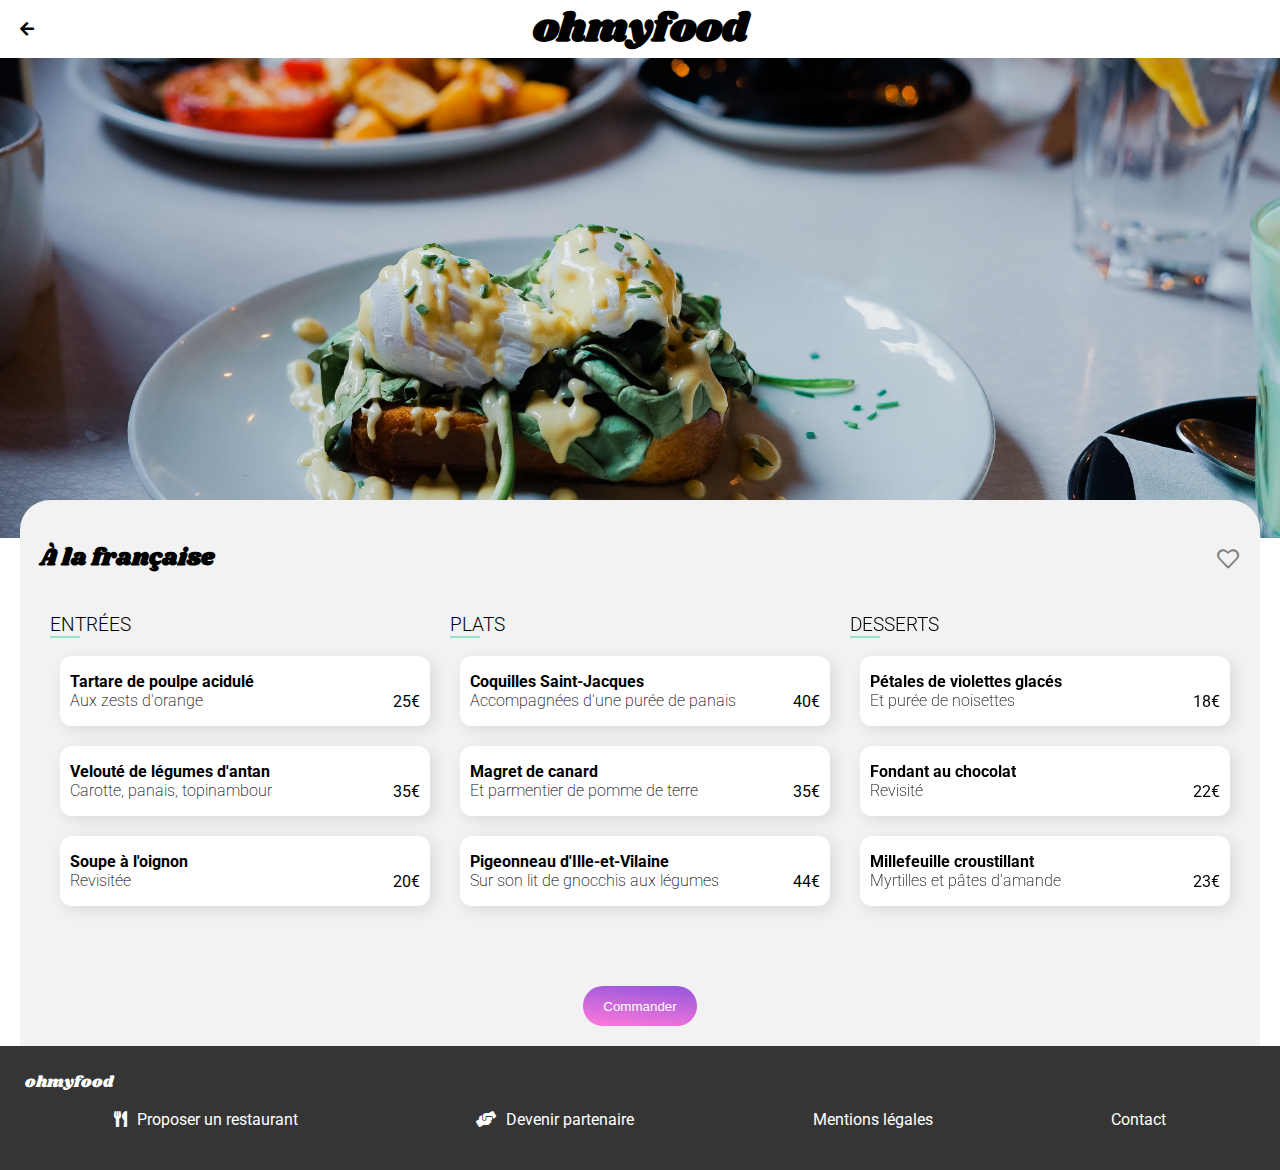
==== commit 51507f83: "corrections V26" ====
--- a/A_la_francaise.html
+++ b/A_la_francaise.html
@@ -34,13 +34,15 @@
         </div>
 
         <section class="menu">
-            <div class="menu__order__1">
+            <div class="menu__order">
                 <h3>Entrées</h3>
                 <div class="choice">
                     <div class="menu__details">
-                        <h4 class="menu__title">Tartare de poulpe acidulé</h4>
-                        <div class="infos">
+                        <div class="infos">
+                            <h4 class="menu__title">Tartare de poulpe acidulé</h4>
                             <p class="menu__description">Aux zests d'orange</p>
+                        </div>
+                        <div class="right">
                             <span class="menu__price">
                                 25€
                             </span>
@@ -48,12 +50,13 @@
                                 <i class="menuItem__icon fas fa-check"></i>
                             </div>
                         </div>
-
-                    </div>
-                    <div class="menu__details">
-                        <h4 class="menu__title">Velouté de légumes d'antan</h4>
-                        <div class="infos">
+                    </div>
+                    <div class="menu__details">
+                        <div class="infos">
+                            <h4 class="menu__title">Velouté de légumes d'antan</h4>
                             <p class="menu__description">Carotte, panais, topinambour</p>
+                        </div>
+                        <div class="right">
                             <span class="menu__price">
                                 35€
                             </span>
@@ -61,12 +64,13 @@
                                 <i class="menuItem__icon fas fa-check"></i>
                             </div>
                         </div>
-
-                    </div>
-                    <div class="menu__details">
-                        <h4 class="menu__title">Soupe à l'oignon</h4>
-                        <div class="infos">
+                    </div>
+                    <div class="menu__details">
+                        <div class="infos">
+                            <h4 class="menu__title">Soupe à l'oignon</h4>
                             <p class="menu__description">Revisitée</p>
+                        </div>
+                        <div class="right">
                             <span class="menu__price">
                                 20€
                             </span>
@@ -74,18 +78,19 @@
                                 <i class="menuItem__icon fas fa-check"></i>
                             </div>
                         </div>
-
                     </div>
                 </div>
             </div>
 
-            <div class="menu__order__2">
+            <div class="menu__order">
                 <h3>Plats</h3>
                 <div class="choice">
                     <div class="menu__details">
-                        <h4 class="menu__title">Coquilles Saint-Jacques</h4>
-                        <div class="infos">
+                        <div class="infos">
+                            <h4 class="menu__title">Coquilles Saint-Jacques</h4>
                             <p class="menu__description">Accompagnées d'une purée de panais</p>
+                        </div>
+                        <div class="right">
                             <span class="menu__price">
                                 40€
                             </span>
@@ -93,12 +98,13 @@
                                 <i class="menuItem__icon fas fa-check"></i>
                             </div>
                         </div>
-
-                    </div>
-                    <div class="menu__details">
-                        <h4 class="menu__title">Magret de canard</h4>
-                        <div class="infos">
+                     </div>
+                    <div class="menu__details">
+                        <div class="infos">
+                            <h4 class="menu__title">Magret de canard</h4>
                             <p class="menu__description">Et parmentier de pomme de terre</p>
+                        </div>
+                        <div class="right">
                             <span class="menu__price">
                                 35€
                             </span>
@@ -106,12 +112,13 @@
                                 <i class="menuItem__icon fas fa-check"></i>
                             </div>
                         </div>
-
-                    </div>
-                    <div class="menu__details">
-                        <h4 class="menu__title">Pigeonneau d'Ille-et-Vilaine</h4>
-                        <div class="infos">
+                     </div>
+                    <div class="menu__details">
+                        <div class="infos">
+                            <h4 class="menu__title">Pigeonneau d'Ille-et-Vilaine</h4>
                             <p class="menu__description">Sur son lit de gnocchis aux légumes</p>
+                        </div>
+                        <div class="right">
                             <span class="menu__price">
                                 44€
                             </span>
@@ -119,17 +126,18 @@
                                 <i class="menuItem__icon fas fa-check"></i>
                             </div>
                         </div>
-
-                    </div>
+                     </div>
                 </div>
             </div>
-            <div class="menu__order__3">
+            <div class="menu__order">
                 <h3>Desserts</h3>
                 <div class="choice">
                     <div class="menu__details">
-                        <h4 class="menu__title">Pétales de violettes glacés</h4>
-                        <div class="infos">
+                        <div class="infos">
+                            <h4 class="menu__title">Pétales de violettes glacés</h4>
                             <p class="menu__description">Et purée de noisettes</p>
+                        </div>
+                        <div class="right">
                             <span class="menu__price">
                                 18€
                             </span>
@@ -137,12 +145,13 @@
                                 <i class="menuItem__icon fas fa-check"></i>
                             </div>
                         </div>
-
-                    </div>
-                    <div class="menu__details">
-                        <h4 class="menu__title">Fondant au chocolat</h4>
-                        <div class="infos">
+                    </div>
+                    <div class="menu__details">
+                        <div class="infos">
+                            <h4 class="menu__title">Fondant au chocolat</h4>
                             <p class="menu__description">Revisité</p>
+                        </div>
+                        <div class="right">
                             <span class="menu__price">
                                 22€
                             </span>
@@ -150,12 +159,13 @@
                                 <i class="menuItem__icon fas fa-check"></i>
                             </div>
                         </div>
-
-                    </div>
-                    <div class="menu__details">
-                        <h4 class="menu__title">Millefeuille croustillant</h4>
-                        <div class="infos">
+                    </div>
+                    <div class="menu__details">
+                         <div class="infos">
+                            <h4 class="menu__title">Millefeuille croustillant</h4>
                             <p class="menu__description">Myrtilles et pâtes d'amande</p>
+                        </div>
+                        <div class="right">
                             <span class="menu__price">
                                 23€
                             </span>
@@ -163,7 +173,6 @@
                                 <i class="menuItem__icon fas fa-check"></i>
                             </div>
                         </div>
-
                     </div>
                 </div>
             </div>
--- a/css/style.css
+++ b/css/style.css
@@ -78,9 +78,8 @@
     opacity: 1;
   }
 }
-.menu__details:hover .right {
-  animation: checkbox-contain ease 0.5s;
-  animation-fill-mode: forwards;
+.menu__details:hover .menu__check {
+  margin-right: 0px;
 }
 
 .menu__details:hover .menu__details {
@@ -88,20 +87,6 @@
   text-overflow: ellipsis;
 }
 
-.right {
-  display: flex;
-  min-height: 40px;
-  align-items: end;
-}
-
-@keyframes checkbox-contain {
-  0% {
-    transform: translate(40px, 0);
-  }
-  100% {
-    transform: translate(-60px, 0);
-  }
-}
 @keyframes fade-in-meal-card {
   0% {
     opacity: 0;
@@ -115,6 +100,8 @@
 h4, p {
   margin: 0px;
   font-weight: 200;
+  overflow: hidden;
+  text-overflow: ellipsis;
 }
 
 body {
@@ -484,11 +471,8 @@
   justify-content: space-between;
 }
 .menu__details {
-  width: 94%;
+  overflow: hidden;
   padding-left: 10px;
-  white-space: nowrap;
-  text-overflow: ellipsis;
-  flex-wrap: wrap;
   display: flex;
   align-items: center;
   justify-content: space-between;
@@ -496,7 +480,6 @@
   background-color: #FFF;
   border-radius: 0.75rem;
   box-shadow: 0.25rem 0.25rem 1rem rgba(0, 0, 0, 0.1);
-  overflow: hidden;
   cursor: pointer;
   margin-right: 10px;
   animation: fade-in-meal-card 1s ease-in-out 1s;
@@ -517,7 +500,7 @@
 .menu__details:nth-child(5) {
   animation-delay: 2.1s;
 }
-.menu__details:nth-child h4 {
+.menu__details h4 {
   width: 100%;
 }
 .menu__price {
@@ -540,6 +523,17 @@
 .menu i {
   display: flex;
   align-items: center;
+}
+
+.right {
+  display: flex;
+  min-height: 40px;
+  align-items: end;
+}
+
+.infos {
+  white-space: nowrap;
+  overflow: hidden;
 }
 
 @media screen and (min-width: 1000px) {
